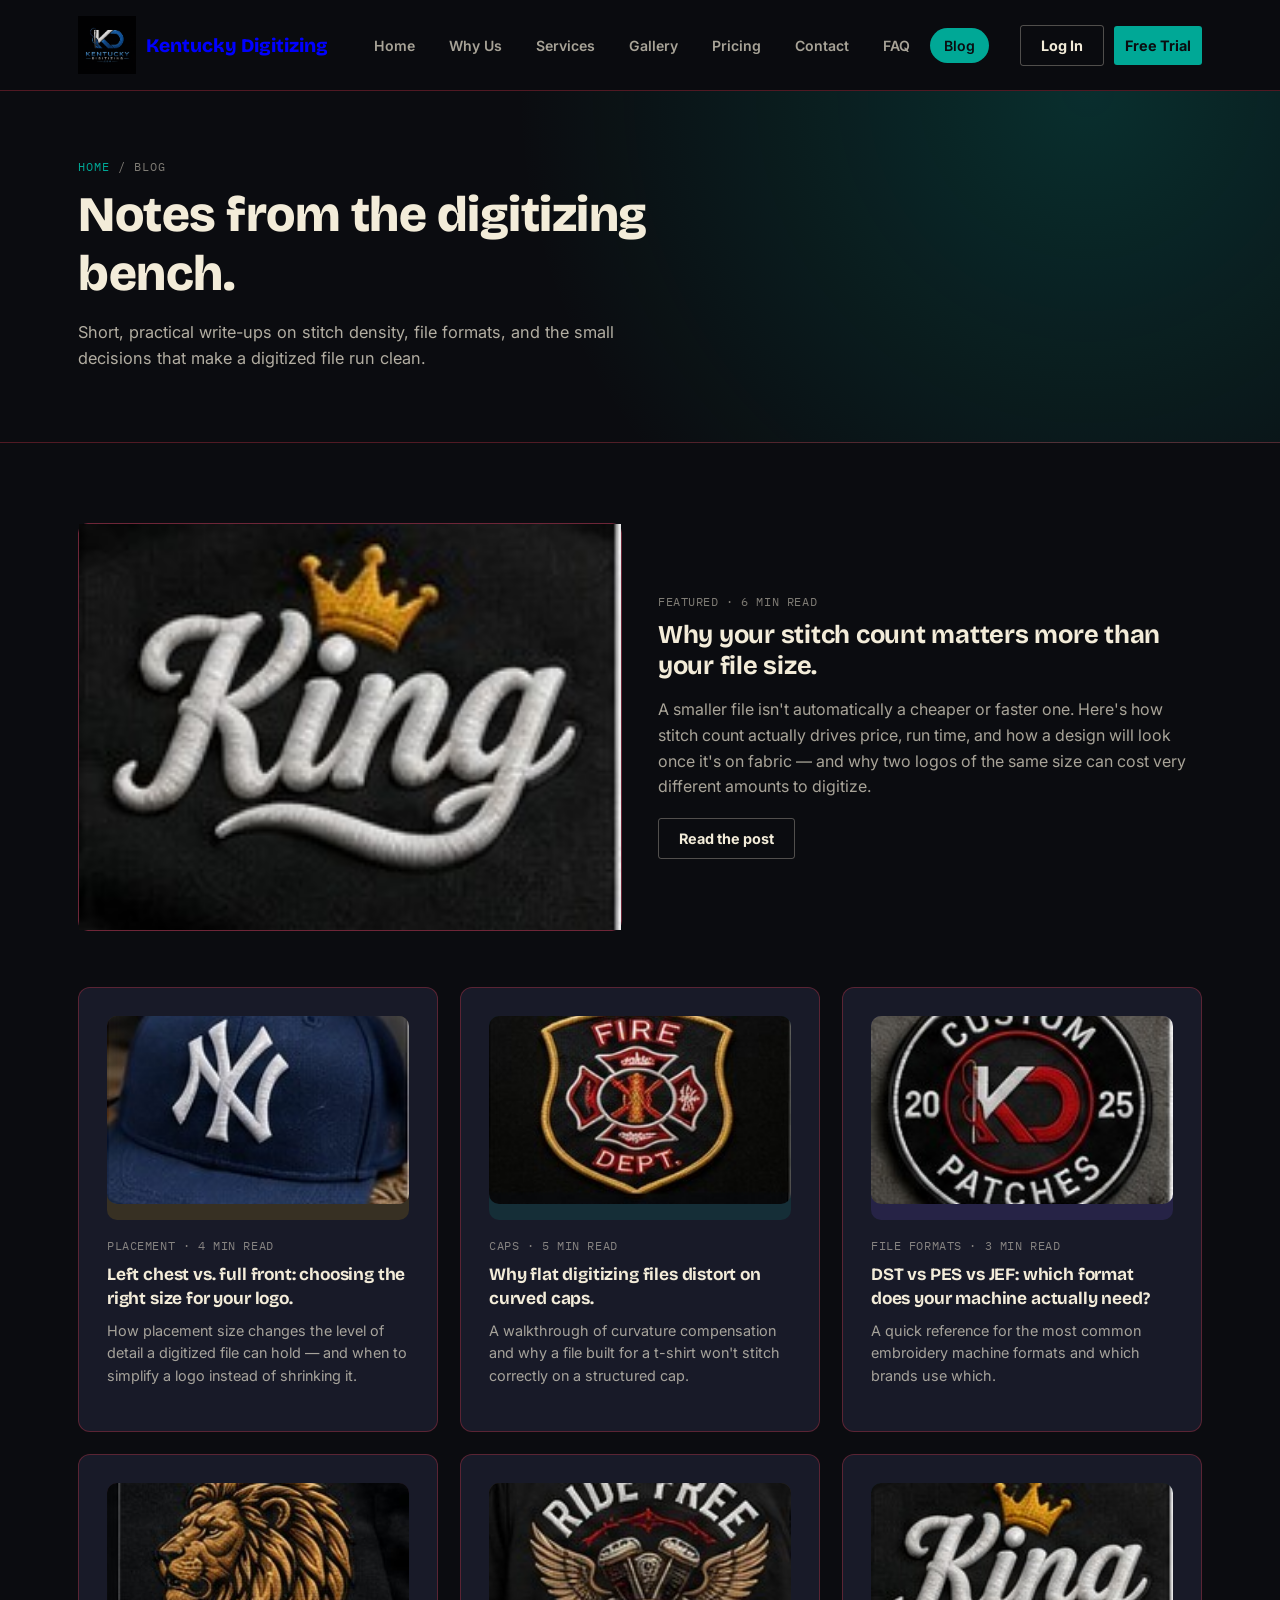
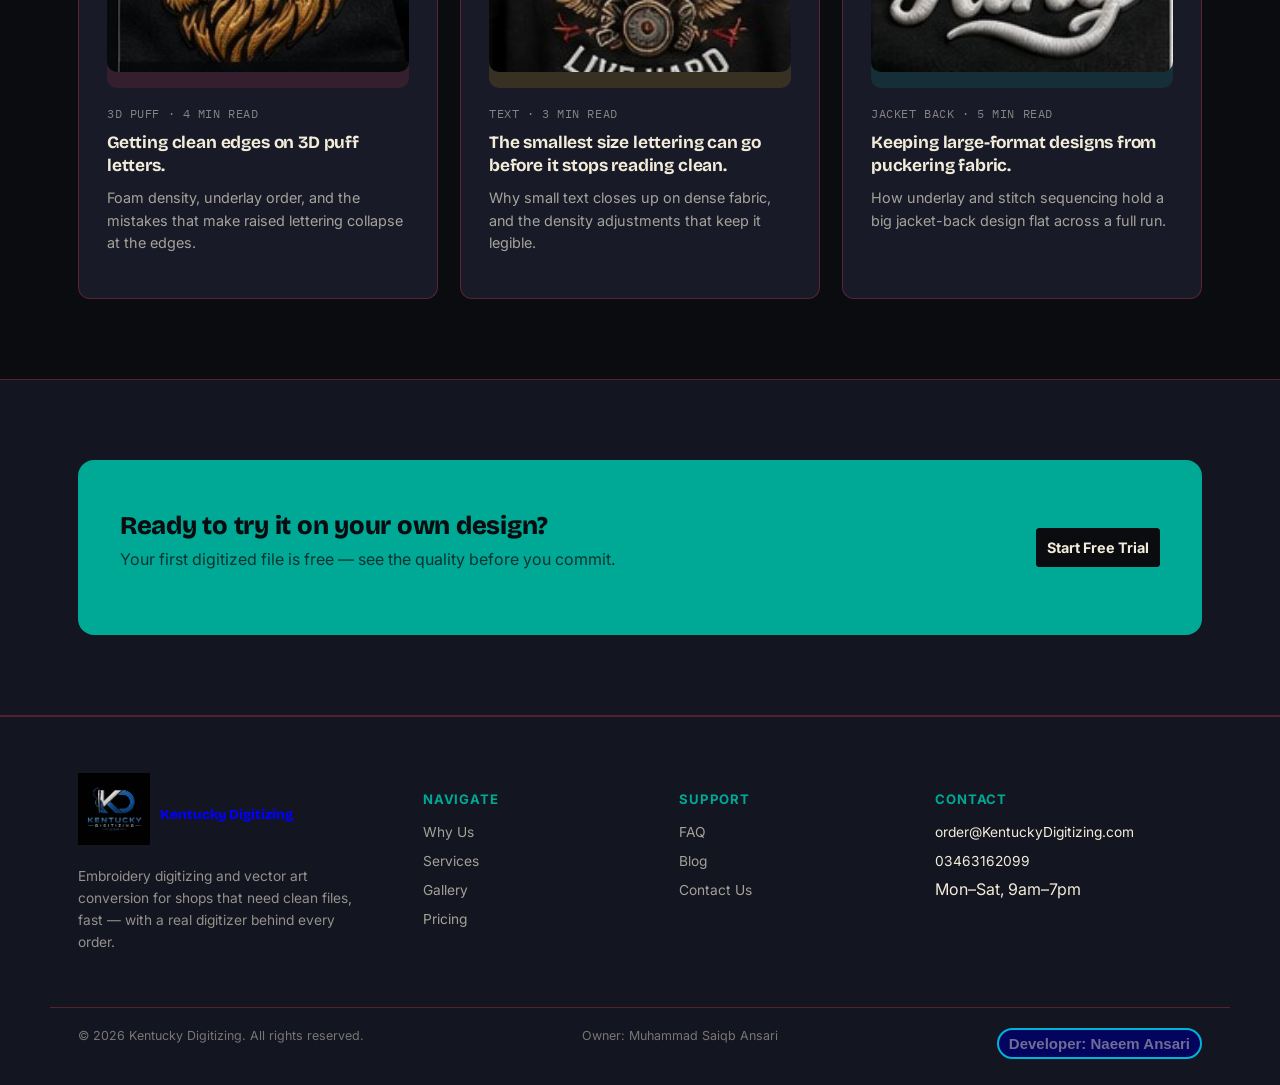
==== blog.html @ 79f9b1a9 "Add files via upload" ====
<!DOCTYPE html>
<html lang="en">
<head>
<meta charset="UTF-8">
<meta name="viewport" content="width=device-width, initial-scale=1.0">
<title>Blog — Kentucky Digitizing</title>
<meta name="description" content="Notes on embroidery digitizing — stitch density, file formats, cap placement and other things shop owners ask about.">
<link rel="preconnect" href="https://fonts.googleapis.com">
<link rel="preconnect" href="https://fonts.gstatic.com" crossorigin>
<link href="https://fonts.googleapis.com/css2?family=Bricolage+Grotesque:opsz,wght@12..96,400;12..96,600;12..96,700;12..96,800&family=Inter:wght@400;500;600;700&family=IBM+Plex+Mono:wght@500;600&display=swap" rel="stylesheet">
<link rel="stylesheet" href="assets/style.css">
<link rel="icon" type="image/png" href="assets/favicon.png">
<link rel="apple-touch-icon" href="assets/favicon.png">
<style>
  .blog-grid{ display:grid; grid-template-columns:repeat(3,1fr); gap:22px; }
  .blog-thumb{ aspect-ratio:16/10; border-radius:10px; margin-bottom:18px; display:flex; align-items:center; justify-content:center; }
  .blog-thumb svg{ width:40%; height:40%; }
  .blog-card h3{ font-size:1.08rem; margin-bottom:10px; line-height:1.35; }
  .blog-card p{ font-size:0.9rem; color:rgba(243,236,217,0.65); line-height:1.55; margin:0 0 16px; }
  .featured-post{ display:grid; grid-template-columns:1fr 1fr; gap:36px; align-items:center; margin-bottom:56px; }
  .featured-post .blog-thumb{ aspect-ratio:4/3; margin:0; }
  .featured-post h2{ font-size:1.6rem; margin-bottom:12px; }
  .featured-post p{ color:rgba(243,236,217,0.68); line-height:1.6; margin-bottom:18px;}
  @media (max-width:900px){ .blog-grid{grid-template-columns:1fr 1fr;} .featured-post{grid-template-columns:1fr;} }
  @media (max-width:560px){ .blog-grid{grid-template-columns:1fr;} }

  .blog-thumb img{width:100%;height:100%;object-fit:cover;display:block;}
</style>
</head>
<body class="pg-blog">

<header>
  <div class="nav">
    <a href="index.html" class="brand"><img class="site-logo" src="assets/kentucky-digitizing-logo.png" alt="Kentucky Digitizing logo"><span class="brand-name">Kentucky Digitizing</span></a>
    <nav class="navlinks" id="navlinks">
      <a href="index.html">Home</a>
      <a href="why-us.html">Why Us</a>
      <a href="services.html">Services</a>
      <a href="gallery.html">Gallery</a>
      <a href="pricing.html">Pricing</a>
      <a href="contact.html">Contact</a>
      <a href="faq.html">FAQ</a>
      <a href="blog.html">Blog</a>
    </nav>
    <div class="navcta">
      <a href="contact.html" class="btn btn-ghost">Log In</a>
      <a href="pricing.html" class="btn btn-primary">Free Trial</a>
      <button class="menu-toggle" id="menuToggle" aria-label="Toggle menu">☰</button>
    </div>
  </div>
</header>

<section class="page-hero">
  <div class="wrap">
    <span class="crumb"><a href="index.html">Home</a> / Blog</span>
    <h1>Notes from the digitizing bench.</h1>
    <p>Short, practical write-ups on stitch density, file formats, and the small decisions that make a digitized file run clean.</p>
  </div>
</section>

<section>
  <div class="wrap">

    <div class="featured-post">
      <div class="blog-thumb" style="background:color-mix(in srgb, var(--crimson) 14%, var(--bg-card)); border:1px solid var(--line);"><img src="assets/gallery/blog-1.jpg" alt="Embroidery digitizing example"></div>
      <div>
        <div class="blog-meta">Featured · 6 min read</div>
        <h2>Why your stitch count matters more than your file size.</h2>
        <p>A smaller file isn't automatically a cheaper or faster one. Here's how stitch count actually drives price, run time, and how a design will look once it's on fabric — and why two logos of the same size can cost very different amounts to digitize.</p>
        <a href="#" class="btn btn-ghost">Read the post</a>
      </div>
    </div>

    <div class="blog-grid">
      <div class="card blog-card">
        <div class="blog-thumb" style="background:color-mix(in srgb, var(--gold) 14%, var(--bg-card));"><img src="assets/gallery/blog-2.jpg" alt="Embroidery digitizing example"></div>
        <div class="blog-meta">Placement · 4 min read</div>
        <h3>Left chest vs. full front: choosing the right size for your logo.</h3>
        <p>How placement size changes the level of detail a digitized file can hold — and when to simplify a logo instead of shrinking it.</p>
      </div>
      <div class="card blog-card">
        <div class="blog-thumb" style="background:color-mix(in srgb, var(--teal) 14%, var(--bg-card));"><img src="assets/gallery/blog-3.jpg" alt="Embroidery digitizing example"></div>
        <div class="blog-meta">Caps · 5 min read</div>
        <h3>Why flat digitizing files distort on curved caps.</h3>
        <p>A walkthrough of curvature compensation and why a file built for a t-shirt won't stitch correctly on a structured cap.</p>
      </div>
      <div class="card blog-card">
        <div class="blog-thumb" style="background:color-mix(in srgb, var(--violet) 14%, var(--bg-card));"><img src="assets/gallery/blog-4.jpg" alt="Embroidery digitizing example"></div>
        <div class="blog-meta">File Formats · 3 min read</div>
        <h3>DST vs PES vs JEF: which format does your machine actually need?</h3>
        <p>A quick reference for the most common embroidery machine formats and which brands use which.</p>
      </div>
      <div class="card blog-card">
        <div class="blog-thumb" style="background:color-mix(in srgb, var(--crimson) 14%, var(--bg-card));"><img src="assets/gallery/blog-5.jpg" alt="Embroidery digitizing example"></div>
        <div class="blog-meta">3D Puff · 4 min read</div>
        <h3>Getting clean edges on 3D puff letters.</h3>
        <p>Foam density, underlay order, and the mistakes that make raised lettering collapse at the edges.</p>
      </div>
      <div class="card blog-card">
        <div class="blog-thumb" style="background:color-mix(in srgb, var(--gold) 14%, var(--bg-card));"><img src="assets/gallery/blog-6.jpg" alt="Embroidery digitizing example"></div>
        <div class="blog-meta">Text · 3 min read</div>
        <h3>The smallest size lettering can go before it stops reading clean.</h3>
        <p>Why small text closes up on dense fabric, and the density adjustments that keep it legible.</p>
      </div>
      <div class="card blog-card">
        <div class="blog-thumb" style="background:color-mix(in srgb, var(--teal) 14%, var(--bg-card));"><img src="assets/gallery/blog-7.jpg" alt="Embroidery digitizing example"></div>
        <div class="blog-meta">Jacket Back · 5 min read</div>
        <h3>Keeping large-format designs from puckering fabric.</h3>
        <p>How underlay and stitch sequencing hold a big jacket-back design flat across a full run.</p>
      </div>
    </div>

  </div>
</section>

<section class="band">
  <div class="wrap">
    <div class="cta-band">
      <div><h2>Ready to try it on your own design?</h2><p>Your first digitized file is free — see the quality before you commit.</p></div>
      <a href="contact.html" class="btn btn-primary">Start Free Trial</a>
    </div>
  </div>
</section>

<footer>
  <div class="wrap foot-grid">
    <div class="foot-brand">
      <a href="index.html" class="brand"><img class="site-logo" src="assets/kentucky-digitizing-logo.png" alt="Kentucky Digitizing logo"><span class="brand-name">Kentucky Digitizing</span></a>
      <p>Embroidery digitizing and vector art conversion for shops that need clean files, fast — with a real digitizer behind every order.</p>
    </div>
    <div><h4>Navigate</h4><ul><li><a href="why-us.html">Why Us</a></li><li><a href="services.html">Services</a></li><li><a href="gallery.html">Gallery</a></li><li><a href="pricing.html">Pricing</a></li></ul></div>
    <div><h4>Support</h4><ul><li><a href="faq.html">FAQ</a></li><li><a href="blog.html">Blog</a></li><li><a href="contact.html">Contact Us</a></li></ul></div>
    <div><h4>Contact</h4><ul><li><a href="mailto:order@KentuckyDigitizing.com">order@KentuckyDigitizing.com</a></li><li><a href="tel:03463162099">03463162099</a></li><li>Mon–Sat, 9am–7pm</li></ul></div>
  </div>
  <div class="wrap foot-bottom"><span>© 2026 Kentucky Digitizing. All rights reserved.</span><span>Owner: Muhammad Saiqb Ansari</span><a href="tel:03161618156" class="Naeem" >Developer: Naeem Ansari</a></div>
</footer>
<script src="assets/script.js"></script>
</body>
</html>
---- assets/style.css ----
/* ============ StitchForge Digitizing — design system ============ */
// <uniquifier>: Use a unique and descriptive class name

.honk-<uniquifier> {
  font-family: "Honk", system-ui;
  font-optical-sizing: auto;
  font-weight: 400;
  font-style: normal;
  font-variation-settings:
    "MORF" 15,
    "SHLN" 50;
}

:root{
  --bg:#0b0c10;
  --bg-soft:#131521;
  --bg-card:#181a28;
  --canvas:#f3ecd9;
  --charcoal:#23252f;
  --line: color-mix(in srgb, var(--accent) 32%, transparent);

  /* thread spool palette — each page owns one as its accent */
  --crimson:#e63950;
  --gold:#f2b705;
  --teal:#00a896;
  --violet:#7c5cfc;

  --accent: var(--crimson); /* overridden per page via body class */
  --maxw: 1180px;
}
body.pg-home{ --accent: var(--crimson); }
body.pg-why{ --accent: var(--violet); }
body.pg-services{ --accent: var(--gold); }
body.pg-gallery{ --accent: var(--teal); }
body.pg-pricing{ --accent: var(--gold); }
body.pg-contact{ --accent: var(--crimson); }
body.pg-faq{ --accent: var(--violet); }
body.pg-blog{ --accent: var(--teal); }

*{box-sizing:border-box;}
html{scroll-behavior:smooth;}
body{
  margin:0;
  background:var(--bg);
  color:var(--canvas);
  font-family:'Inter',sans-serif;
  -webkit-font-smoothing:antialiased;
  overflow-x:hidden;
}
h1,h2,h3,.display{
  font-family:'Bricolage Grotesque',sans-serif;
  letter-spacing:-0.01em;
  margin:0;
}
.mono{font-family:'IBM Plex Mono',monospace;}
a{color:inherit;text-decoration:none;}
img{max-width:100%;display:block;}
.wrap{max-width:var(--maxw);margin:0 auto;padding:0 28px;}
::selection{background:var(--accent);color:var(--bg);}
@media (prefers-reduced-motion: reduce){
  *{animation-duration:0.001ms !important; animation-iteration-count:1 !important; transition-duration:0.001ms !important;}
}

/* ---------- stitched rule ---------- */
.stitch-rule{
  height:14px; width:100%;
  background-image: repeating-linear-gradient(90deg, var(--accent) 0 10px, transparent 10px 20px);
  background-size: 20px 2px; background-repeat: repeat-x; background-position: left center;
  opacity:0.5;
}

/* ---------- header ---------- */
/* Note: no backdrop-filter/transform here on purpose — either one makes this
   element a "containing block" for its position:fixed children, which traps
   the mobile nav panel inside the header box instead of letting it hide
   against the real viewport. Use a near-opaque solid background instead. */
header{
  position:sticky; top:0; z-index:50;
  background:rgba(11,12,16,0.97);
  border-bottom:1px solid var(--line);
}
.nav{ display:flex; align-items:center; justify-content:space-between; padding:16px 28px; max-width:var(--maxw); margin:0 auto; }
.brand{ display:flex; align-items:center; gap:10px; font-family:'Bricolage Grotesque',sans-serif; font-weight:800; font-size:1.2rem; color:var(--canvas); }
.brand-mark{width:28px;height:28px;flex:none;}
.navlinks{display:flex; gap:6px; align-items:center;}
.navlinks a{
  font-size:0.88rem; font-weight:600; color:rgba(243,236,217,0.68);
  padding:9px 14px; border-radius:20px;
  transition:color .2s, background .2s;
}
.navlinks a:hover{color:var(--canvas); background:rgba(243,236,217,0.06);}
.navlinks a.active{color:var(--bg); background:var(--accent);}
.btn{
  display:inline-flex; align-items:center; gap:8px;
  padding:11px 20px; border-radius:3px;
  font-weight:700; font-size:0.9rem;
  border:1px solid transparent;
  cursor:pointer;
  transition:transform .18s ease, background .2s, border-color .2s, color .2s;
}
.btn-primary{background:var(--accent); color:var(--bg);padding:10px;}
.btn-primary:hover{transform:translateY(-4px); filter:brightness(1.1);}
.btn-ghost{border-color:rgba(243,236,217,0.3); color:var(--canvas);}
.btn-ghost:hover{border-color:var(--accent); color:var(--accent);transform:translateY(-4px);}
.navcta{display:flex; gap:10px; align-items:center;}
.menu-toggle{display:none;background:none;border:none;color:var(--canvas);font-size:1.6rem;cursor:pointer;}

@media (max-width: 980px){
  .navlinks{
    position:fixed; inset:60px 0 0 0; background:var(--bg);
    flex-direction:column; align-items:flex-start; padding:28px; gap:6px;
    transform:translateY(-110%); transition:transform .3s ease; border-top:1px solid var(--line);
  }
  .navlinks.open{transform:translateY(0);}
  .navlinks a{width:100%; padding:14px 10px; font-size:1rem;}
  .menu-toggle{display:block;}
  .navcta .btn-ghost{display:none;}
}

/* ---------- page hero (used on inner pages) ---------- */
.page-hero{
  padding:64px 0 54px;
  background:
    radial-gradient(circle at 85% 0%, color-mix(in srgb, var(--accent) 22%, transparent), transparent 50%);
  border-bottom:1px solid var(--line);
}
.page-hero .kicker{ color:var(--accent); }
.page-hero h1{ font-size:clamp(2rem,4.4vw,3.1rem); font-weight:800; margin-top:10px; max-width:18ch;}
.page-hero p{ margin-top:16px; color:rgba(243,236,217,0.72); max-width:56ch; font-size:1.02rem; line-height:1.6;}
.crumb{font-family:'IBM Plex Mono',monospace; font-size:0.76rem; color:rgba(243,236,217,0.5); text-transform:uppercase; letter-spacing:0.08em;}
.crumb a{color:var(--accent);}

section{padding:80px 0;}
.section-head{max-width:640px; margin-bottom:44px;}
.kicker{ font-family:'IBM Plex Mono',monospace; font-size:0.75rem; text-transform:uppercase; letter-spacing:0.1em; color:var(--accent); margin-bottom:12px; display:block; }
.section-head h2{font-size:clamp(1.6rem,3vw,2.3rem); color:var(--canvas); font-weight:700;}
.section-head p{margin-top:14px; color:rgba(243,236,217,0.7); font-size:1rem; line-height:1.6;}

.band{background:var(--bg-soft); border-top:1px solid var(--line); border-bottom:1px solid var(--line);}

/* ---------- cards ---------- */
.card{
  background:var(--bg-card); border:1px solid var(--line); border-radius:12px; padding:28px;
  transition:border-color .2s, transform .2s;
}
.card:hover{border-color:var(--accent); transform:translateY(-3px);}

.grid-2{display:grid; grid-template-columns:1fr 1fr; gap:22px;}
.grid-3{display:grid; grid-template-columns:repeat(3,1fr); gap:22px;}
.grid-4{display:grid; grid-template-columns:repeat(4,1fr); gap:1px; background:var(--line); border:1px solid var(--line); border-radius:12px; overflow:hidden;}
.grid-4 .card{border:none; border-radius:0; background:var(--bg-soft);}
@media (max-width:900px){.grid-3,.grid-4{grid-template-columns:1fr 1fr;} .grid-2{grid-template-columns:1fr;}}
@media (max-width:560px){.grid-3,.grid-4{grid-template-columns:1fr;}}

.pill-icon{
  width:44px; height:44px; border-radius:50%;
  display:flex; align-items:center; justify-content:center;
  margin-bottom:16px; font-size:1.15rem; color:var(--bg); font-weight:700;
}

/* ---------- footer ---------- */
footer{border-top:1px solid var(--line); padding:56px 0 26px; background:var(--bg-soft);}
.foot-grid{display:grid; grid-template-columns:1.4fr 1fr 1fr 1.2fr; gap:34px;}
.foot-grid h4{font-size:0.82rem; text-transform:uppercase; letter-spacing:0.06em; color:var(--accent); margin-bottom:14px;}
.foot-grid ul{list-style:none; padding:0; margin:0; display:flex; flex-direction:column; gap:9px;}
.foot-grid a{font-size:0.86rem; color:rgba(243,236,217,0.65); transition:color .2s;}
.foot-grid a:hover{color:var(--canvas);}
.foot-brand p{font-size:0.86rem; color:rgba(243,236,217,0.58); line-height:1.6; max-width:32ch; margin-top:10px;}
.foot-bottom{margin-top:40px; padding-top:20px; border-top:1px solid var(--line); display:flex; justify-content:space-between; flex-wrap:wrap; gap:10px; font-size:0.78rem; color:rgba(243,236,217,0.45);}
@media (max-width:900px){.foot-grid{grid-template-columns:1fr 1fr;}}
@media (max-width:560px){.foot-grid{grid-template-columns:1fr;}}

/* ---------- stitch cursor trail canvas ---------- */
#stitchCanvas{ position:absolute; inset:0; width:100%; height:100%; pointer-events:none; }

/* ---------- stats ---------- */
.stats-grid{display:grid; grid-template-columns:repeat(4,1fr); gap:24px; text-align:center;}
.stat strong{ display:block; font-family:'IBM Plex Mono',monospace; font-size:clamp(1.5rem,3vw,2.2rem); color:var(--accent); }
.stat span{display:block; margin-top:8px; font-size:0.8rem; color:rgba(243,236,217,0.6); text-transform:uppercase; letter-spacing:0.05em;}
@media (max-width:700px){.stats-grid{grid-template-columns:1fr 1fr; row-gap:30px;}}

/* stats drop-in animation: number falls from above and settles with a small bounce */
.stat{ opacity:0; transform:translateY(-70px) scale(0.85); will-change:transform,opacity; }
.stat.stat-in{ animation:statDrop 0.85s cubic-bezier(.22,1.4,.36,1) forwards; }
.stats-grid .stat:nth-child(1){ animation-delay:0s; }
.stats-grid .stat:nth-child(2){ animation-delay:0.14s; }
.stats-grid .stat:nth-child(3){ animation-delay:0.28s; }
.stats-grid .stat:nth-child(4){ animation-delay:0.42s; }
@keyframes statDrop{
  0%{ opacity:0; transform:translateY(-70px) scale(0.85); }
  60%{ opacity:1; transform:translateY(8px) scale(1.05); }
  80%{ transform:translateY(-4px) scale(0.99); }
  100%{ opacity:1; transform:translateY(0) scale(1); }
}
@media (prefers-reduced-motion: reduce){
  .stat{ opacity:1; transform:none; }
  .stat.stat-in{ animation:none; }
}

/* ---------- cta band ---------- */
.cta-band{
  background:var(--accent);
  border-radius:16px; padding:50px 42px;
  display:flex; align-items:center; justify-content:space-between; gap:24px; flex-wrap:wrap;
}
.cta-band h2{font-size:1.6rem; color:#0b0c10; font-weight:800; max-width:26ch;}
.cta-band p{color:rgba(11,12,16,0.75); margin-top:8px;}
.cta-band .btn-primary{background:var(--bg); color:var(--canvas); border-color:var(--bg);}
.cta-band .btn-primary:hover{background:var(--canvas); color:var(--bg); border-color:var(--canvas);}
/* CTA action buttons use the same light/neutral treatment as navbar links */
.cta-band .btn-navlike{background:var(--canvas); color:var(--bg); border-color:var(--canvas);}
.cta-band .btn-navlike:hover{background:transparent; color:var(--canvas); border-color:var(--canvas);}

/* ---------- misc components ---------- */
.tag{display:inline-block; font-family:'IBM Plex Mono',monospace; font-size:0.72rem; text-transform:uppercase; letter-spacing:0.06em; color:var(--accent); border:1px solid color-mix(in srgb, var(--accent) 45%, transparent); padding:4px 10px; border-radius:20px;}

.accordion-item{border-bottom:1px solid var(--line);}
.accordion-q{
  width:100%; text-align:left; background:none; border:none; color:var(--canvas);
  font-family:'Bricolage Grotesque',sans-serif; font-size:1.04rem; font-weight:700;
  padding:22px 0; cursor:pointer; display:flex; justify-content:space-between; align-items:center; gap:16px;
}
.accordion-q .plus{ color:var(--accent); font-size:1.3rem; transition:transform .25s; flex:none;}
.accordion-item.open .plus{transform:rotate(45deg);color:red;}
.accordion-a{ max-height:0; overflow:hidden; transition:max-height .3s ease; }
.accordion-a p{ padding:0 0 22px; color:rgba(243,236,217,0.68); line-height:1.6; font-size:0.94rem; margin:0; max-width:70ch;}

.form-field{ display:flex; flex-direction:column; gap:8px; margin-bottom:18px; }
.form-field label{ font-size:0.82rem; color:rgba(243,236,217,0.7); font-weight:600;}
.form-field input, .form-field select, .form-field textarea{
  background:var(--bg-card); border:1px solid var(--line); border-radius:6px; color:var(--canvas);
  padding:12px 14px; font-family:'Inter',sans-serif; font-size:0.94rem;
}
.form-field input:focus, .form-field select:focus, .form-field textarea:focus{ outline:2px solid var(--accent); border-color:transparent; }

.swatch{
  aspect-ratio:4/3; border-radius:12px; position:relative; overflow:hidden;
  display:flex; align-items:flex-end; padding:18px;
  border:1px solid var(--line);
}
.swatch span{ font-family:'IBM Plex Mono',monospace; font-size:0.76rem; color:var(--canvas); background:rgba(0,0,0,0.5); padding:4px 10px; border-radius:20px; }

.blog-card img, .blog-card .thumb{ border-radius:10px; margin-bottom:16px; }
.blog-meta{ font-family:'IBM Plex Mono',monospace; font-size:0.72rem; color:rgba(243,236,217,0.5); text-transform:uppercase; letter-spacing:0.05em; margin-bottom:10px; }


/* Kentucky Digitizing branding */
.site-logo{width:58px;height:58px;object-fit:contain;display:block;flex:0 0 auto;}
.brand{gap:10px;}
.brand-name{font-weight:1000;white-space:nowrap;color:blue;}
.brand-name:hover{
	color:red;
	transition:2s;
}
.foot-brand .site-logo{width:72px;height:72px;margin-bottom:10px;}
.info-card a, footer a[href^="mailto:"], footer a[href^="tel:"]{color:inherit;}
@media (max-width:560px){.site-logo{width:48px;height:48px;}.brand-name{font-size:.9rem;}}

/* ---------- embroidery showcase ---------- */
.embroidery-showcase{
  position:relative;
  overflow:hidden;
  background:
    radial-gradient(circle at 10% 20%, rgba(230,57,80,.10), transparent 32%),
    radial-gradient(circle at 90% 80%, rgba(124,92,252,.10), transparent 34%);
}
.embroidery-head{max-width:720px;}
.embroidery-grid{display:grid;grid-template-columns:repeat(3,1fr);gap:18px;}
.embroidery-card{
  position:relative;overflow:hidden;
  background:linear-gradient(145deg,rgba(255,255,255,.035),rgba(255,255,255,.012));
  border:1px solid var(--line);border-radius:16px;
  transition:transform .25s ease,border-color .25s ease,box-shadow .25s ease;
}
.embroidery-card:hover{transform:translateY(-5px);border-color:var(--accent);box-shadow:0 18px 45px rgba(0,0,0,.28);}
.embroidery-card.featured{grid-column:span 2;display:grid;grid-template-columns:.9fr 1.1fr;align-items:stretch;}
.embroidery-art{
  min-height:180px;position:relative;display:flex;align-items:center;justify-content:center;
  background-color:#101219;overflow:hidden;border-bottom:1px solid var(--line);
}
.featured .embroidery-art{height:100%;min-height:260px;border-bottom:0;border-right:1px solid var(--line);}
.embroidery-art:before{content:"";position:absolute;inset:18px;border:1px dashed rgba(243,236,217,.13);border-radius:50%;}
.hoop-art strong{font-family:'Bricolage Grotesque',sans-serif;font-size:4rem;letter-spacing:-.08em;color:var(--canvas);text-shadow:5px 0 0 var(--crimson),-5px 0 0 var(--teal);position:relative;z-index:2;}
.thread-ring{position:absolute;width:145px;height:145px;border:4px dashed var(--gold);border-radius:50%;animation:spinThread 12s linear infinite;}
.needle{position:absolute;left:27%;top:22%;font-size:4rem;color:var(--canvas);transform:rotate(35deg);z-index:3;}
.cap-art span,.puff-art span,.chest-art span,.patch-art span,.jacket-art span{font-family:'IBM Plex Mono',monospace;font-weight:700;letter-spacing:.12em;color:var(--canvas);position:relative;z-index:2;}
.cap-art:after{content:"";position:absolute;width:145px;height:72px;border:4px solid var(--teal);border-bottom:0;border-radius:90px 90px 0 0;bottom:36px;transform:skewX(-10deg);}
.cap-art i{position:absolute;width:110px;height:15px;background:var(--teal);bottom:32px;right:23%;border-radius:50%;transform:rotate(-8deg);}
.puff-art{background:radial-gradient(circle at center,rgba(230,57,80,.16),transparent 60%),#101219;}
.puff-art:after{content:"";position:absolute;width:105px;height:105px;border:8px solid var(--crimson);border-radius:18px;box-shadow:0 0 0 5px rgba(230,57,80,.18);transform:rotate(45deg);}
.chest-art:after{content:"";position:absolute;width:150px;height:115px;border:3px solid var(--gold);border-radius:16px 16px 35px 35px;transform:perspective(160px) rotateX(12deg);}
.chest-art b{position:absolute;width:52px;height:32px;border:3px solid var(--gold);border-radius:4px;right:28%;top:40%;z-index:1;}
.patch-art:after{content:"";position:absolute;width:125px;height:92px;background:rgba(0,168,150,.08);border:3px dashed var(--teal);border-radius:14px;transform:rotate(-6deg);}
.jacket-art:after{content:"";position:absolute;width:130px;height:135px;border:3px solid var(--violet);border-radius:18px 18px 35px 35px;top:25px;}
.jacket-art em{position:absolute;width:3px;height:118px;background:var(--violet);top:34px;z-index:1;}
.embroidery-content{padding:22px;}
.embroidery-content h3{margin:12px 0 8px;font-size:1.12rem;color:var(--canvas);}
.embroidery-content p{margin:0;color:rgba(243,236,217,.62);font-size:.88rem;line-height:1.6;}
.text-link{display:inline-block;margin-top:16px;color:var(--accent);font-family:'IBM Plex Mono',monospace;font-size:.76rem;font-weight:600;}
.text-link:hover{text-decoration:underline;}
.embroidery-cta{margin-top:24px;padding:22px 24px;border:1px solid var(--line);border-radius:14px;background:rgba(255,255,255,.025);display:flex;align-items:center;justify-content:space-between;gap:20px;flex-wrap:wrap;}
.embroidery-cta strong{display:block;color:var(--canvas);font-size:1.05rem;}
.embroidery-cta span{display:block;margin-top:4px;color:rgba(243,236,217,.58);font-size:.86rem;}
@keyframes spinThread{to{transform:rotate(360deg);}}
@media(max-width:900px){.embroidery-grid{grid-template-columns:1fr 1fr}.embroidery-card.featured{grid-column:span 2;}}
@media(max-width:620px){.embroidery-grid{grid-template-columns:1fr}.embroidery-card.featured{grid-column:auto;display:block}.featured .embroidery-art{min-height:220px;border-right:0;border-bottom:1px solid var(--line);}.embroidery-cta{align-items:flex-start;}.embroidery-cta .btn{width:100%;justify-content:center;}}
.Naeem{
	font-size:15px;
	font-weight:900;
	font-family:arial;
	color:#00b4d8;
	border:2px solid #00b4d8;
	padding:5px 10px 5px 10px;
	border-radius:50px;
	background:#03045e;
	text-decoration:none;
}
.Naeem:hover{
	color:#023e8a;
	cursor:pointer;
	transition:1s;
	background:#48cae4;
	border:2px solid #0077b6;
	box-shadow:2px 5px 2px 0px;
}
.cont{
	font-size:15px;
	font-weight:900;
	font-family:arial;
	color:#00b4d8;
	border:2px solid #00b4d8;
	padding:5px 10px 5px 10px;
	border-radius:50px;
	background:#03045e;
	text-decoration:none;
}
.cont:hover{
	color:#023e8a;
	cursor:pointer;
	transition:1s;
	background:#48cae4;
	border:2px solid #0077b6;
	box-shadow:2px 5px 2px 0px;
}
.N{
	margin:0px 0px 4px 70px ;
	color:red;
}
.N:hover{
	color:blue;
	cursor:pointer;
	transition:2s;
}
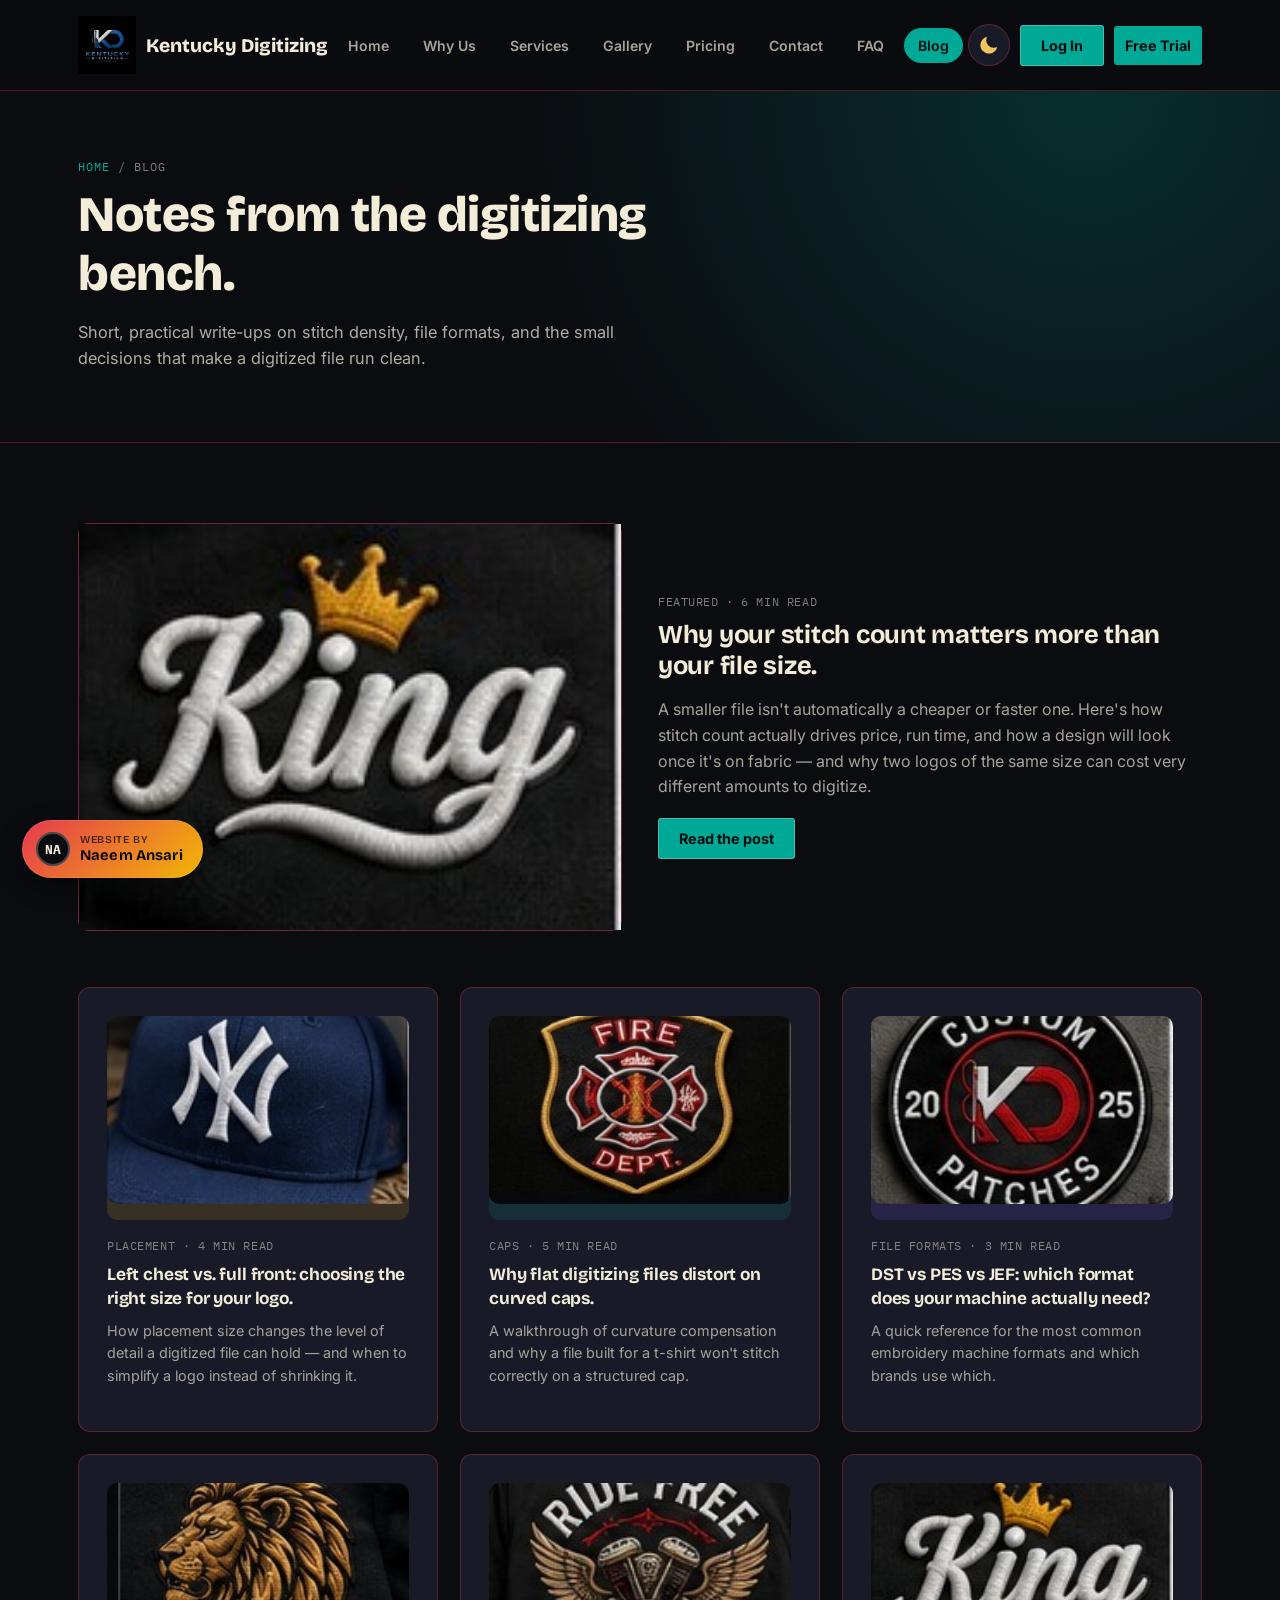
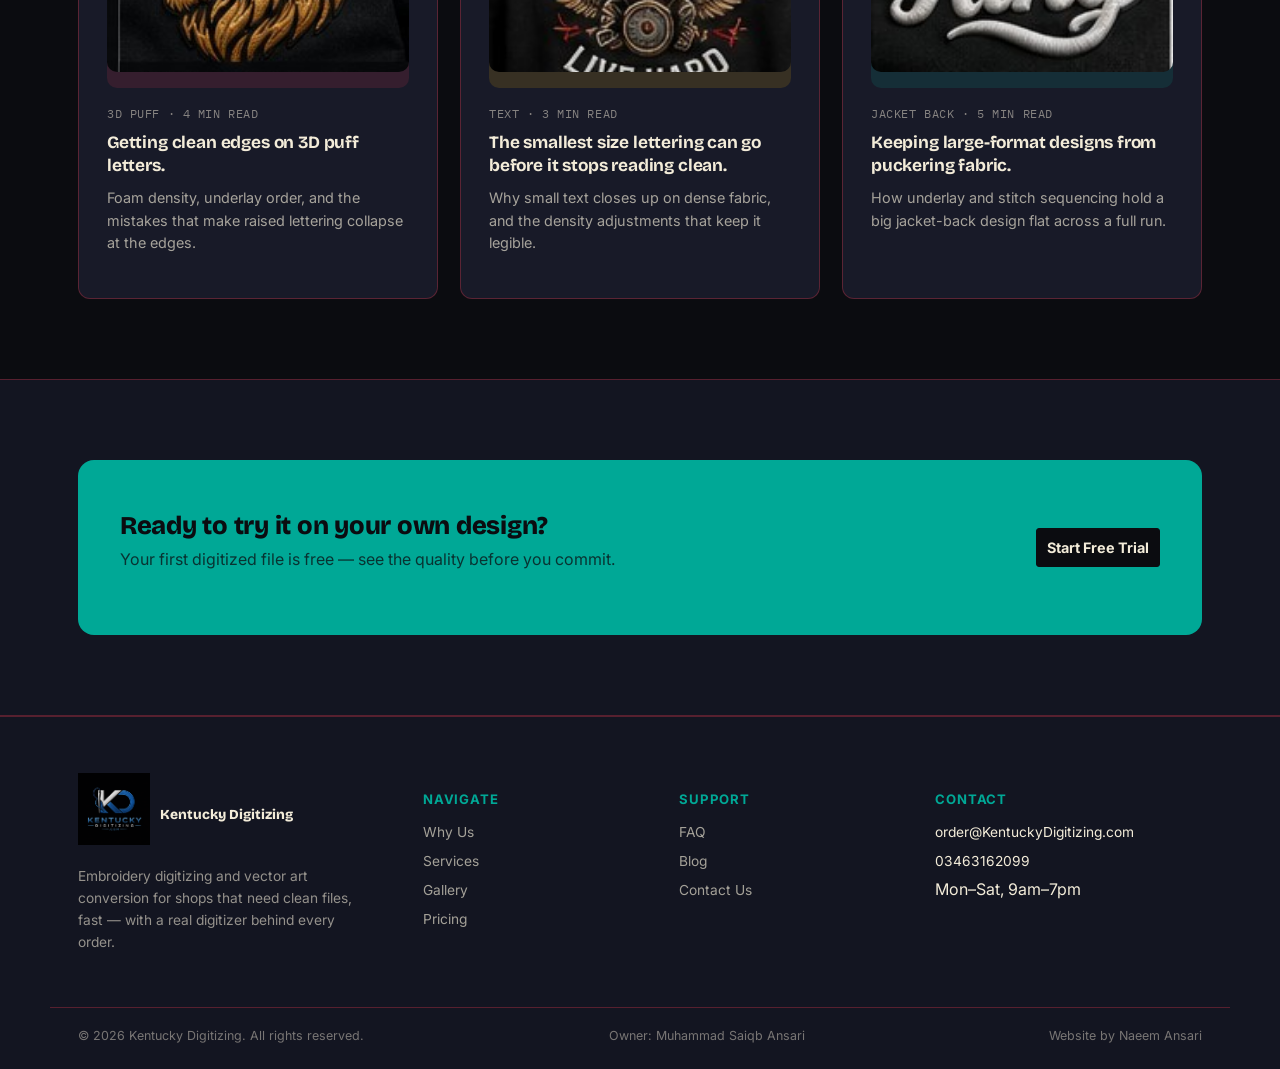
==== commit 9389b65b: "Add files via upload" ====
--- a/blog.html
+++ b/blog.html
@@ -1,6 +1,7 @@
 <!DOCTYPE html>
 <html lang="en">
 <head>
+<script>try{var t=localStorage.getItem('kd-theme');if(t!=='light'&&t!=='dark')t='dark';document.documentElement.setAttribute('data-theme',t);}catch(e){document.documentElement.setAttribute('data-theme','dark');}</script>
 <meta charset="UTF-8">
 <meta name="viewport" content="width=device-width, initial-scale=1.0">
 <title>Blog — Kentucky Digitizing</title>
@@ -16,11 +17,11 @@
   .blog-thumb{ aspect-ratio:16/10; border-radius:10px; margin-bottom:18px; display:flex; align-items:center; justify-content:center; }
   .blog-thumb svg{ width:40%; height:40%; }
   .blog-card h3{ font-size:1.08rem; margin-bottom:10px; line-height:1.35; }
-  .blog-card p{ font-size:0.9rem; color:rgba(243,236,217,0.65); line-height:1.55; margin:0 0 16px; }
+  .blog-card p{ font-size:0.9rem; color:rgba(var(--ink),0.65); line-height:1.55; margin:0 0 16px; }
   .featured-post{ display:grid; grid-template-columns:1fr 1fr; gap:36px; align-items:center; margin-bottom:56px; }
   .featured-post .blog-thumb{ aspect-ratio:4/3; margin:0; }
   .featured-post h2{ font-size:1.6rem; margin-bottom:12px; }
-  .featured-post p{ color:rgba(243,236,217,0.68); line-height:1.6; margin-bottom:18px;}
+  .featured-post p{ color:rgba(var(--ink),0.68); line-height:1.6; margin-bottom:18px;}
   @media (max-width:900px){ .blog-grid{grid-template-columns:1fr 1fr;} .featured-post{grid-template-columns:1fr;} }
   @media (max-width:560px){ .blog-grid{grid-template-columns:1fr;} }
 
@@ -132,7 +133,7 @@
     <div><h4>Support</h4><ul><li><a href="faq.html">FAQ</a></li><li><a href="blog.html">Blog</a></li><li><a href="contact.html">Contact Us</a></li></ul></div>
     <div><h4>Contact</h4><ul><li><a href="mailto:order@KentuckyDigitizing.com">order@KentuckyDigitizing.com</a></li><li><a href="tel:03463162099">03463162099</a></li><li>Mon–Sat, 9am–7pm</li></ul></div>
   </div>
-  <div class="wrap foot-bottom"><span>© 2026 Kentucky Digitizing. All rights reserved.</span><span>Owner: Muhammad Saiqb Ansari</span><a href="tel:03161618156" class="Naeem" >Developer: Naeem Ansari</a></div>
+  <div class="wrap foot-bottom"><span>© 2026 Kentucky Digitizing. All rights reserved.</span><span>Owner: Muhammad Saiqb Ansari</span><span>Website by <a href="tel:03161618156">Naeem Ansari</a></span></div>
 </footer>
 <script src="assets/script.js"></script>
 </body>
--- a/assets/style.css
+++ b/assets/style.css
@@ -1,15 +1,4 @@
 /* ============ StitchForge Digitizing — design system ============ */
-// <uniquifier>: Use a unique and descriptive class name
-
-.honk-<uniquifier> {
-  font-family: "Honk", system-ui;
-  font-optical-sizing: auto;
-  font-weight: 400;
-  font-style: normal;
-  font-variation-settings:
-    "MORF" 15,
-    "SHLN" 50;
-}
 
 :root{
   --bg:#0b0c10;
@@ -27,6 +16,43 @@
 
   --accent: var(--crimson); /* overridden per page via body class */
   --maxw: 1180px;
+
+  /* theme helpers */
+  --ink: 243,236,217;           /* text colour as r,g,b — used as rgba(var(--ink),.6) */
+  --on-accent:#0b0c10;          /* text that sits on crimson / gold / teal / violet */
+  --header-bg: rgba(11,12,16,0.97);
+  --card-shadow: 0 22px 40px -22px rgba(0,0,0,0.5);
+  color-scheme: dark;
+}
+
+/* ================= LIGHT THEME ================= */
+html[data-theme="light"]{
+  --bg:#f8f4ea;
+  --bg-soft:#efe8d6;
+  --bg-card:#ffffff;
+  --canvas:#1c1e29;
+  --charcoal:#23252f;
+  --ink: 28,30,41;
+  /* slightly deeper thread colours so accent text stays readable on cream */
+  --crimson:#d42a43; --gold:#b98200; --teal:#007f72; --violet:#6842ee;
+  --header-bg: rgba(248,244,234,0.97);
+  --card-shadow: 0 22px 40px -22px rgba(60,45,10,0.28);
+  color-scheme: light;
+}
+/* the pricing cards are cream in dark mode -> white in light mode */
+html[data-theme="light"] .price-card{ background:#ffffff; border:1px solid rgba(28,30,41,.08); box-shadow:0 14px 34px -22px rgba(60,45,10,.35); }
+html[data-theme="light"] .price-card.featured{ border:2px solid var(--accent); }
+html[data-theme="light"] .price-card:hover{ box-shadow:var(--card-shadow); }
+html[data-theme="light"] .card:hover{ box-shadow:0 18px 34px -22px color-mix(in srgb, var(--accent) 45%, transparent); }
+html[data-theme="light"] .hoop{ box-shadow:0 30px 60px -30px rgba(60,45,10,.35); }
+html[data-theme="light"] .embroidery-card{ background:#ffffff; }
+html[data-theme="light"] .embroidery-card:hover{ box-shadow:0 18px 45px rgba(60,45,10,.18); }
+html[data-theme="light"] .embroidery-cta{ background:rgba(28,30,41,.03); }
+html[data-theme="light"] .btn-ghost{ border-color:rgba(var(--ink),.25); }
+
+/* parts that are dark "scenes" in BOTH themes keep the original light-on-dark colours */
+.embroidery-art, .swatch span, .gswatch-label, .dev-credit .dev-avatar{
+  --canvas:#f3ecd9; --ink:243,236,217; --bg:#0b0c10; --bg-card:#181a28; --line: color-mix(in srgb, var(--accent) 32%, transparent);
 }
 body.pg-home{ --accent: var(--crimson); }
 body.pg-why{ --accent: var(--violet); }
@@ -56,9 +82,26 @@
 a{color:inherit;text-decoration:none;}
 img{max-width:100%;display:block;}
 .wrap{max-width:var(--maxw);margin:0 auto;padding:0 28px;}
-::selection{background:var(--accent);color:var(--bg);}
+::selection{background:var(--accent);color:var(--on-accent);}
 @media (prefers-reduced-motion: reduce){
   *{animation-duration:0.001ms !important; animation-iteration-count:1 !important; transition-duration:0.001ms !important;}
+}
+
+/* ---------- scroll reveal (applied via script.js) ---------- */
+.reveal{ opacity:0; transform:translateY(22px); transition:opacity .6s ease, transform .6s ease; }
+.reveal.in-view{ opacity:1; transform:translateY(0); }
+@media (prefers-reduced-motion: reduce){
+  .reveal{ opacity:1; transform:none; transition:none; }
+}
+
+/* ---------- page hero entrance (inner pages) ---------- */
+.page-hero .crumb, .page-hero h1, .page-hero p{ opacity:0; animation:heroIn .7s ease forwards; }
+.page-hero .crumb{animation-delay:.02s;}
+.page-hero h1{animation-delay:.09s;}
+.page-hero p{animation-delay:.2s;}
+@keyframes heroIn{ from{opacity:0; transform:translateY(14px);} to{opacity:1; transform:translateY(0);} }
+@media (prefers-reduced-motion: reduce){
+  .page-hero .crumb, .page-hero h1, .page-hero p{opacity:1; animation:none;}
 }
 
 /* ---------- stitched rule ---------- */
@@ -76,7 +119,7 @@
    against the real viewport. Use a near-opaque solid background instead. */
 header{
   position:sticky; top:0; z-index:50;
-  background:rgba(11,12,16,0.97);
+  background:var(--header-bg);
   border-bottom:1px solid var(--line);
 }
 .nav{ display:flex; align-items:center; justify-content:space-between; padding:16px 28px; max-width:var(--maxw); margin:0 auto; }
@@ -84,12 +127,12 @@
 .brand-mark{width:28px;height:28px;flex:none;}
 .navlinks{display:flex; gap:6px; align-items:center;}
 .navlinks a{
-  font-size:0.88rem; font-weight:600; color:rgba(243,236,217,0.68);
+  font-size:0.88rem; font-weight:600; color:rgba(var(--ink),0.68);
   padding:9px 14px; border-radius:20px;
   transition:color .2s, background .2s;
 }
-.navlinks a:hover{color:var(--canvas); background:rgba(243,236,217,0.06);}
-.navlinks a.active{color:var(--bg); background:var(--accent);}
+.navlinks a:hover{color:var(--canvas); background:rgba(var(--ink),0.06);}
+.navlinks a.active{color:var(--on-accent); background:var(--accent);}
 .btn{
   display:inline-flex; align-items:center; gap:8px;
   padding:11px 20px; border-radius:3px;
@@ -98,10 +141,10 @@
   cursor:pointer;
   transition:transform .18s ease, background .2s, border-color .2s, color .2s;
 }
-.btn-primary{background:var(--accent); color:var(--bg);padding:10px;}
+.btn-primary{background:var(--accent); color:var(--on-accent);padding:10px;}
 .btn-primary:hover{transform:translateY(-4px); filter:brightness(1.1);}
-.btn-ghost{border-color:rgba(243,236,217,0.3); color:var(--canvas);}
-.btn-ghost:hover{border-color:var(--accent); color:var(--accent);transform:translateY(-4px);}
+.btn-ghost{border-color:rgba(var(--ink),0.3); color:var(--on-accent);background:var(--accent);}
+.btn-ghost:hover{border-color:var(--accent); color:var(--on-accent);transform:translateY(-4px);}
 .navcta{display:flex; gap:10px; align-items:center;}
 .menu-toggle{display:none;background:none;border:none;color:var(--canvas);font-size:1.6rem;cursor:pointer;}
 
@@ -115,6 +158,11 @@
   .navlinks a{width:100%; padding:14px 10px; font-size:1rem;}
   .menu-toggle{display:block;}
   .navcta .btn-ghost{display:none;}
+  .navcta .btn-primary{padding:9px 16px; font-size:0.82rem;}
+}
+
+@media (max-width:400px){
+  .navcta .btn-primary{padding:8px 12px; font-size:0.76rem;}
 }
 
 /* ---------- page hero (used on inner pages) ---------- */
@@ -126,24 +174,41 @@
 }
 .page-hero .kicker{ color:var(--accent); }
 .page-hero h1{ font-size:clamp(2rem,4.4vw,3.1rem); font-weight:800; margin-top:10px; max-width:18ch;}
-.page-hero p{ margin-top:16px; color:rgba(243,236,217,0.72); max-width:56ch; font-size:1.02rem; line-height:1.6;}
-.crumb{font-family:'IBM Plex Mono',monospace; font-size:0.76rem; color:rgba(243,236,217,0.5); text-transform:uppercase; letter-spacing:0.08em;}
+.page-hero p{ margin-top:16px; color:rgba(var(--ink),0.72); max-width:56ch; font-size:1.02rem; line-height:1.6;}
+.crumb{font-family:'IBM Plex Mono',monospace; font-size:0.76rem; color:rgba(var(--ink),0.5); text-transform:uppercase; letter-spacing:0.08em;}
 .crumb a{color:var(--accent);}
 
 section{padding:80px 0;}
+@media (max-width:760px){ section{padding:56px 0;} .page-hero{padding:48px 0 38px;} }
+@media (max-width:480px){ section{padding:42px 0;} }
 .section-head{max-width:640px; margin-bottom:44px;}
 .kicker{ font-family:'IBM Plex Mono',monospace; font-size:0.75rem; text-transform:uppercase; letter-spacing:0.1em; color:var(--accent); margin-bottom:12px; display:block; }
 .section-head h2{font-size:clamp(1.6rem,3vw,2.3rem); color:var(--canvas); font-weight:700;}
-.section-head p{margin-top:14px; color:rgba(243,236,217,0.7); font-size:1rem; line-height:1.6;}
+.section-head p{margin-top:14px; color:rgba(var(--ink),0.7); font-size:1rem; line-height:1.6;}
 
 .band{background:var(--bg-soft); border-top:1px solid var(--line); border-bottom:1px solid var(--line);}
 
 /* ---------- cards ---------- */
 .card{
   background:var(--bg-card); border:1px solid var(--line); border-radius:12px; padding:28px;
-  transition:border-color .2s, transform .2s;
-}
-.card:hover{border-color:var(--accent); transform:translateY(-3px);}
+  transition:border-color .25s ease, transform .25s ease, box-shadow .25s ease;
+}
+.card:hover{
+  border-color:var(--accent); transform:translateY(-4px);
+  box-shadow:0 18px 34px -22px color-mix(in srgb, var(--accent) 55%, transparent);
+}
+
+/* image zoom-on-hover, used across gallery / blog / services */
+.gswatch img, .blog-thumb img, .service-visual img{transition:transform .5s cubic-bezier(.2,.7,.2,1);}
+.gswatch:hover img{transform:scale(1.06);}
+.blog-card:hover .blog-thumb img, .featured-post:hover .blog-thumb img{transform:scale(1.05);}
+.service-block:hover .service-visual img{transform:scale(1.04);}
+
+.price-card{transition:transform .25s ease, box-shadow .25s ease;}
+.price-card:hover{transform:translateY(-6px); box-shadow:0 22px 40px -22px rgba(0,0,0,0.5);}
+
+.info-card{transition:transform .2s ease;}
+.info-card:hover{transform:translateX(3px);}
 
 .grid-2{display:grid; grid-template-columns:1fr 1fr; gap:22px;}
 .grid-3{display:grid; grid-template-columns:repeat(3,1fr); gap:22px;}
@@ -155,7 +220,7 @@
 .pill-icon{
   width:44px; height:44px; border-radius:50%;
   display:flex; align-items:center; justify-content:center;
-  margin-bottom:16px; font-size:1.15rem; color:var(--bg); font-weight:700;
+  margin-bottom:16px; font-size:1.15rem; color:var(--on-accent); font-weight:700;
 }
 
 /* ---------- footer ---------- */
@@ -163,10 +228,10 @@
 .foot-grid{display:grid; grid-template-columns:1.4fr 1fr 1fr 1.2fr; gap:34px;}
 .foot-grid h4{font-size:0.82rem; text-transform:uppercase; letter-spacing:0.06em; color:var(--accent); margin-bottom:14px;}
 .foot-grid ul{list-style:none; padding:0; margin:0; display:flex; flex-direction:column; gap:9px;}
-.foot-grid a{font-size:0.86rem; color:rgba(243,236,217,0.65); transition:color .2s;}
+.foot-grid a{font-size:0.86rem; color:rgba(var(--ink),0.65); transition:color .2s;}
 .foot-grid a:hover{color:var(--canvas);}
-.foot-brand p{font-size:0.86rem; color:rgba(243,236,217,0.58); line-height:1.6; max-width:32ch; margin-top:10px;}
-.foot-bottom{margin-top:40px; padding-top:20px; border-top:1px solid var(--line); display:flex; justify-content:space-between; flex-wrap:wrap; gap:10px; font-size:0.78rem; color:rgba(243,236,217,0.45);}
+.foot-brand p{font-size:0.86rem; color:rgba(var(--ink),0.58); line-height:1.6; max-width:32ch; margin-top:10px;}
+.foot-bottom{margin-top:40px; padding-top:20px; border-top:1px solid var(--line); display:flex; justify-content:space-between; flex-wrap:wrap; gap:10px; font-size:0.78rem; color:rgba(var(--ink),0.45);}
 @media (max-width:900px){.foot-grid{grid-template-columns:1fr 1fr;}}
 @media (max-width:560px){.foot-grid{grid-template-columns:1fr;}}
 
@@ -176,7 +241,7 @@
 /* ---------- stats ---------- */
 .stats-grid{display:grid; grid-template-columns:repeat(4,1fr); gap:24px; text-align:center;}
 .stat strong{ display:block; font-family:'IBM Plex Mono',monospace; font-size:clamp(1.5rem,3vw,2.2rem); color:var(--accent); }
-.stat span{display:block; margin-top:8px; font-size:0.8rem; color:rgba(243,236,217,0.6); text-transform:uppercase; letter-spacing:0.05em;}
+.stat span{display:block; margin-top:8px; font-size:0.8rem; color:rgba(var(--ink),0.6); text-transform:uppercase; letter-spacing:0.05em;}
 @media (max-width:700px){.stats-grid{grid-template-columns:1fr 1fr; row-gap:30px;}}
 
 /* stats drop-in animation: number falls from above and settles with a small bounce */
@@ -202,7 +267,10 @@
   background:var(--accent);
   border-radius:16px; padding:50px 42px;
   display:flex; align-items:center; justify-content:space-between; gap:24px; flex-wrap:wrap;
-}
+  transition:transform .3s ease, box-shadow .3s ease;
+}
+.cta-band:hover{ box-shadow:0 26px 50px -24px color-mix(in srgb, var(--accent) 65%, transparent); }
+@media (max-width:600px){ .cta-band{padding:34px 26px; border-radius:14px;} .cta-band h2{font-size:1.32rem;} }
 .cta-band h2{font-size:1.6rem; color:#0b0c10; font-weight:800; max-width:26ch;}
 .cta-band p{color:rgba(11,12,16,0.75); margin-top:8px;}
 .cta-band .btn-primary{background:var(--bg); color:var(--canvas); border-color:var(--bg);}
@@ -220,13 +288,13 @@
   font-family:'Bricolage Grotesque',sans-serif; font-size:1.04rem; font-weight:700;
   padding:22px 0; cursor:pointer; display:flex; justify-content:space-between; align-items:center; gap:16px;
 }
-.accordion-q .plus{ color:var(--accent); font-size:1.3rem; transition:transform .25s; flex:none;}
-.accordion-item.open .plus{transform:rotate(45deg);color:red;}
+.accordion-q .plus{ color:var(--accent); font-size:2rem; transition:transform 1s; flex:none;}
+.accordion-item.open .plus{transform:rotate(405deg); color:red;}
 .accordion-a{ max-height:0; overflow:hidden; transition:max-height .3s ease; }
-.accordion-a p{ padding:0 0 22px; color:rgba(243,236,217,0.68); line-height:1.6; font-size:0.94rem; margin:0; max-width:70ch;}
+.accordion-a p{ padding:0 0 22px; color:rgba(var(--ink),0.68); line-height:1.6; font-size:0.94rem; margin:0; max-width:70ch;}
 
 .form-field{ display:flex; flex-direction:column; gap:8px; margin-bottom:18px; }
-.form-field label{ font-size:0.82rem; color:rgba(243,236,217,0.7); font-weight:600;}
+.form-field label{ font-size:0.82rem; color:rgba(var(--ink),0.7); font-weight:600;}
 .form-field input, .form-field select, .form-field textarea{
   background:var(--bg-card); border:1px solid var(--line); border-radius:6px; color:var(--canvas);
   padding:12px 14px; font-family:'Inter',sans-serif; font-size:0.94rem;
@@ -241,17 +309,14 @@
 .swatch span{ font-family:'IBM Plex Mono',monospace; font-size:0.76rem; color:var(--canvas); background:rgba(0,0,0,0.5); padding:4px 10px; border-radius:20px; }
 
 .blog-card img, .blog-card .thumb{ border-radius:10px; margin-bottom:16px; }
-.blog-meta{ font-family:'IBM Plex Mono',monospace; font-size:0.72rem; color:rgba(243,236,217,0.5); text-transform:uppercase; letter-spacing:0.05em; margin-bottom:10px; }
+.blog-meta{ font-family:'IBM Plex Mono',monospace; font-size:0.72rem; color:rgba(var(--ink),0.5); text-transform:uppercase; letter-spacing:0.05em; margin-bottom:10px; }
 
 
 /* Kentucky Digitizing branding */
 .site-logo{width:58px;height:58px;object-fit:contain;display:block;flex:0 0 auto;}
 .brand{gap:10px;}
-.brand-name{font-weight:1000;white-space:nowrap;color:blue;}
-.brand-name:hover{
-	color:red;
-	transition:2s;
-}
+.brand-name{font-weight:800;white-space:nowrap;color:var(--canvas);transition:color .25s ease;}
+.brand-name:hover{color:var(--accent);}
 .foot-brand .site-logo{width:72px;height:72px;margin-bottom:10px;}
 .info-card a, footer a[href^="mailto:"], footer a[href^="tel:"]{color:inherit;}
 @media (max-width:560px){.site-logo{width:48px;height:48px;}.brand-name{font-size:.9rem;}}
@@ -279,7 +344,7 @@
   background-color:#101219;overflow:hidden;border-bottom:1px solid var(--line);
 }
 .featured .embroidery-art{height:100%;min-height:260px;border-bottom:0;border-right:1px solid var(--line);}
-.embroidery-art:before{content:"";position:absolute;inset:18px;border:1px dashed rgba(243,236,217,.13);border-radius:50%;}
+.embroidery-art:before{content:"";position:absolute;inset:18px;border:1px dashed rgba(var(--ink),.13);border-radius:50%;}
 .hoop-art strong{font-family:'Bricolage Grotesque',sans-serif;font-size:4rem;letter-spacing:-.08em;color:var(--canvas);text-shadow:5px 0 0 var(--crimson),-5px 0 0 var(--teal);position:relative;z-index:2;}
 .thread-ring{position:absolute;width:145px;height:145px;border:4px dashed var(--gold);border-radius:50%;animation:spinThread 12s linear infinite;}
 .needle{position:absolute;left:27%;top:22%;font-size:4rem;color:var(--canvas);transform:rotate(35deg);z-index:3;}
@@ -295,59 +360,133 @@
 .jacket-art em{position:absolute;width:3px;height:118px;background:var(--violet);top:34px;z-index:1;}
 .embroidery-content{padding:22px;}
 .embroidery-content h3{margin:12px 0 8px;font-size:1.12rem;color:var(--canvas);}
-.embroidery-content p{margin:0;color:rgba(243,236,217,.62);font-size:.88rem;line-height:1.6;}
+.embroidery-content p{margin:0;color:rgba(var(--ink),.62);font-size:.88rem;line-height:1.6;}
 .text-link{display:inline-block;margin-top:16px;color:var(--accent);font-family:'IBM Plex Mono',monospace;font-size:.76rem;font-weight:600;}
 .text-link:hover{text-decoration:underline;}
 .embroidery-cta{margin-top:24px;padding:22px 24px;border:1px solid var(--line);border-radius:14px;background:rgba(255,255,255,.025);display:flex;align-items:center;justify-content:space-between;gap:20px;flex-wrap:wrap;}
 .embroidery-cta strong{display:block;color:var(--canvas);font-size:1.05rem;}
-.embroidery-cta span{display:block;margin-top:4px;color:rgba(243,236,217,.58);font-size:.86rem;}
+.embroidery-cta span{display:block;margin-top:4px;color:rgba(var(--ink),.58);font-size:.86rem;}
 @keyframes spinThread{to{transform:rotate(360deg);}}
 @media(max-width:900px){.embroidery-grid{grid-template-columns:1fr 1fr}.embroidery-card.featured{grid-column:span 2;}}
 @media(max-width:620px){.embroidery-grid{grid-template-columns:1fr}.embroidery-card.featured{grid-column:auto;display:block}.featured .embroidery-art{min-height:220px;border-right:0;border-bottom:1px solid var(--line);}.embroidery-cta{align-items:flex-start;}.embroidery-cta .btn{width:100%;justify-content:center;}}
-.Naeem{
-	font-size:15px;
-	font-weight:900;
-	font-family:arial;
-	color:#00b4d8;
-	border:2px solid #00b4d8;
-	padding:5px 10px 5px 10px;
-	border-radius:50px;
-	background:#03045e;
-	text-decoration:none;
-}
-.Naeem:hover{
-	color:#023e8a;
-	cursor:pointer;
+
+/* ============ Developer credit floating button ============ */
+.dev-credit{
+  position:fixed; left:22px; bottom:22px; z-index:999;
+  display:flex; align-items:center; gap:10px;
+  padding:12px 20px 12px 14px;
+  border-radius:50px;
+  background:linear-gradient(135deg, var(--crimson), var(--gold), var(--teal), var(--violet));
+  background-size:300% 300%;
+  animation:devGradient 6s ease infinite;
+  color:#0b0c10;
+  font-family:'Bricolage Grotesque',sans-serif;
+  font-weight:800;
+  font-size:0.86rem;
+  letter-spacing:0.01em;
+  box-shadow:0 8px 24px rgba(0,0,0,0.45), 0 0 0 1px rgba(255,255,255,0.08) inset;
+  text-decoration:none;
+  transform:translateY(0);
+  transition:transform .25s cubic-bezier(.34,1.56,.64,1), box-shadow .25s ease;
+}
+.dev-credit:hover{
+  transform:translateY(-4px) scale(1.03);
+  box-shadow:0 14px 32px rgba(0,0,0,0.55), 0 0 0 1px rgba(255,255,255,0.12) inset;
+}
+.dev-credit .dev-avatar{
+  width:34px; height:34px; border-radius:50%;
+  background:#0b0c10; color:var(--canvas);
+  display:flex; align-items:center; justify-content:center;
+  font-family:'IBM Plex Mono',monospace; font-weight:700; font-size:0.82rem;
+  flex-shrink:0;
+  box-shadow:0 0 0 2px rgba(255,255,255,0.25) inset;
+}
+.dev-credit .dev-text{display:flex; flex-direction:column; line-height:1.25;}
+.dev-credit .dev-text small{font-weight:600; font-size:0.66rem; text-transform:uppercase; letter-spacing:0.06em; opacity:0.75;}
+.dev-credit .dev-text strong{font-size:0.92rem;}
+@keyframes devGradient{
+  0%{background-position:0% 50%;}
+  50%{background-position:100% 50%;}
+  100%{background-position:0% 50%;}
+}
+@media (max-width:640px){
+  .dev-credit{ left:14px; bottom:14px; padding:10px 16px 10px 10px; }
+  .dev-credit .dev-text strong{font-size:0.84rem;}
+}
+@media (prefers-reduced-motion: reduce){
+  .dev-credit{animation:none;}
+}
+.pay-now-btn{
+	border:2px solid orange;
+	padding:5px;
+	text-align:center;
+	color:red;
+	border-radius:2px;
+	background:var(--accent);
+	margin:10px 10px 10px 10px;
+		
+}
+.pay-now-btn:hover{
+	border:0.5px solid yellow;
+	padding:5px;
+	text-align:center;
+	background:orange;
+	color:blue;
 	transition:1s;
-	background:#48cae4;
-	border:2px solid #0077b6;
-	box-shadow:2px 5px 2px 0px;
-}
-.cont{
-	font-size:15px;
-	font-weight:900;
-	font-family:arial;
-	color:#00b4d8;
-	border:2px solid #00b4d8;
-	padding:5px 10px 5px 10px;
-	border-radius:50px;
-	background:#03045e;
-	text-decoration:none;
-}
-.cont:hover{
-	color:#023e8a;
-	cursor:pointer;
-	transition:1s;
-	background:#48cae4;
-	border:2px solid #0077b6;
-	box-shadow:2px 5px 2px 0px;
-}
-.N{
-	margin:0px 0px 4px 70px ;
-	color:red;
-}
-.N:hover{
-	color:blue;
-	cursor:pointer;
-	transition:2s;
-}+	
+}
+
+/* ============ Theme toggle + back-to-top ============ */
+html.kd-theme-anim, html.kd-theme-anim *, html.kd-theme-anim *::before, html.kd-theme-anim *::after{
+  transition: background-color .45s ease, color .45s ease, border-color .45s ease, fill .45s ease, stroke .45s ease, box-shadow .45s ease !important;
+}
+.theme-toggle{
+  position:relative; width:42px; height:42px; flex:none; border-radius:50%;
+  border:1px solid var(--line); background:var(--bg-card); color:var(--canvas);
+  cursor:pointer; display:inline-flex; align-items:center; justify-content:center; padding:0; overflow:hidden;
+  transition:transform .25s cubic-bezier(.34,1.56,.64,1), border-color .2s, box-shadow .25s;
+}
+.theme-toggle:hover{ transform:translateY(-3px) rotate(12deg); border-color:var(--accent); box-shadow:0 10px 22px -10px color-mix(in srgb, var(--accent) 70%, transparent); }
+.theme-toggle:focus-visible, .to-top:focus-visible{ outline:2px solid var(--accent); outline-offset:3px; }
+.theme-toggle svg{ position:absolute; width:20px; height:20px; transition:transform .55s cubic-bezier(.5,1.6,.4,1), opacity .35s ease; }
+.theme-toggle .i-sun{ opacity:0; transform:translateY(130%) rotate(-90deg) scale(.5); color:#f2b705; }
+.theme-toggle .i-moon{ opacity:1; transform:none; color:#f2c45d; }
+html[data-theme="light"] .theme-toggle .i-sun{ opacity:1; transform:none; }
+html[data-theme="light"] .theme-toggle .i-moon{ opacity:0; transform:translateY(-130%) rotate(90deg) scale(.5); }
+html[data-theme="light"] .theme-toggle .i-sun{ color:#d98b00; }
+@media (max-width:980px){ .theme-toggle{ width:38px; height:38px; } }
+
+/* ============ Needle back-to-top ============ */
+.to-top{
+  position:fixed; right:18px; bottom:14px; z-index:998;
+  width:46px; height:134px; padding:0; border:0; background:none; cursor:pointer;
+  display:block; -webkit-tap-highlight-color:transparent;
+  opacity:0; visibility:hidden; transform:translateY(70px);
+  transition:opacity .35s ease, transform .55s cubic-bezier(.34,1.4,.5,1), visibility .35s;
+  filter:drop-shadow(0 10px 8px rgba(0,0,0,.35));
+}
+.to-top.show{ opacity:1; visibility:visible; transform:none; }
+.to-top svg{ width:100%; height:100%; overflow:visible; display:block; }
+.to-top .nd{ transform-origin:50% 100%; transition:transform .35s cubic-bezier(.34,1.56,.64,1); }
+.to-top:hover .nd{ transform:translateY(-9px) rotate(-3deg); }
+.to-top .thread{ transform-origin:23px 90px; animation:threadSway 3.2s ease-in-out infinite; }
+.to-top:hover .thread{ animation-duration:1.1s; }
+@keyframes threadSway{ 0%,100%{ transform:rotate(-4deg); } 50%{ transform:rotate(4deg); } }
+.to-top .eye{ fill:var(--bg); }
+.to-top .glint{ stroke:rgba(255,255,255,.85); }
+.to-top .tip-glow{ fill:#fff1b0; opacity:0; transition:opacity .25s; }
+.to-top:hover .tip-glow{ opacity:.9; }
+.to-top.launch{ pointer-events:none; }
+.to-top.launch .nd{ animation:needleLaunch .8s cubic-bezier(.55,0,.85,.35) forwards; }
+.to-top.launch .thread{ animation:none; transform:scaleY(2.4) rotate(0); }
+@keyframes needleLaunch{
+  0%  { transform:translateY(0) scaleY(1); }
+  18% { transform:translateY(10px) scaleY(.96); }
+  100%{ transform:translateY(-135vh) scaleY(1.25); }
+}
+html[data-theme="light"] .to-top{ filter:drop-shadow(0 10px 8px rgba(60,45,10,.28)); }
+@media (max-width:640px){ .to-top{ right:10px; bottom:10px; width:38px; height:112px; } }
+@media (prefers-reduced-motion: reduce){ .to-top .thread{ animation:none; } .to-top.launch .nd{ animation-duration:.01s; } }
+
+/* ============ Needle flight canvas (navbar clicks) ============ */
+.needle-fx{ position:fixed; inset:0; width:100vw; height:100vh; z-index:1000000; pointer-events:none; }
